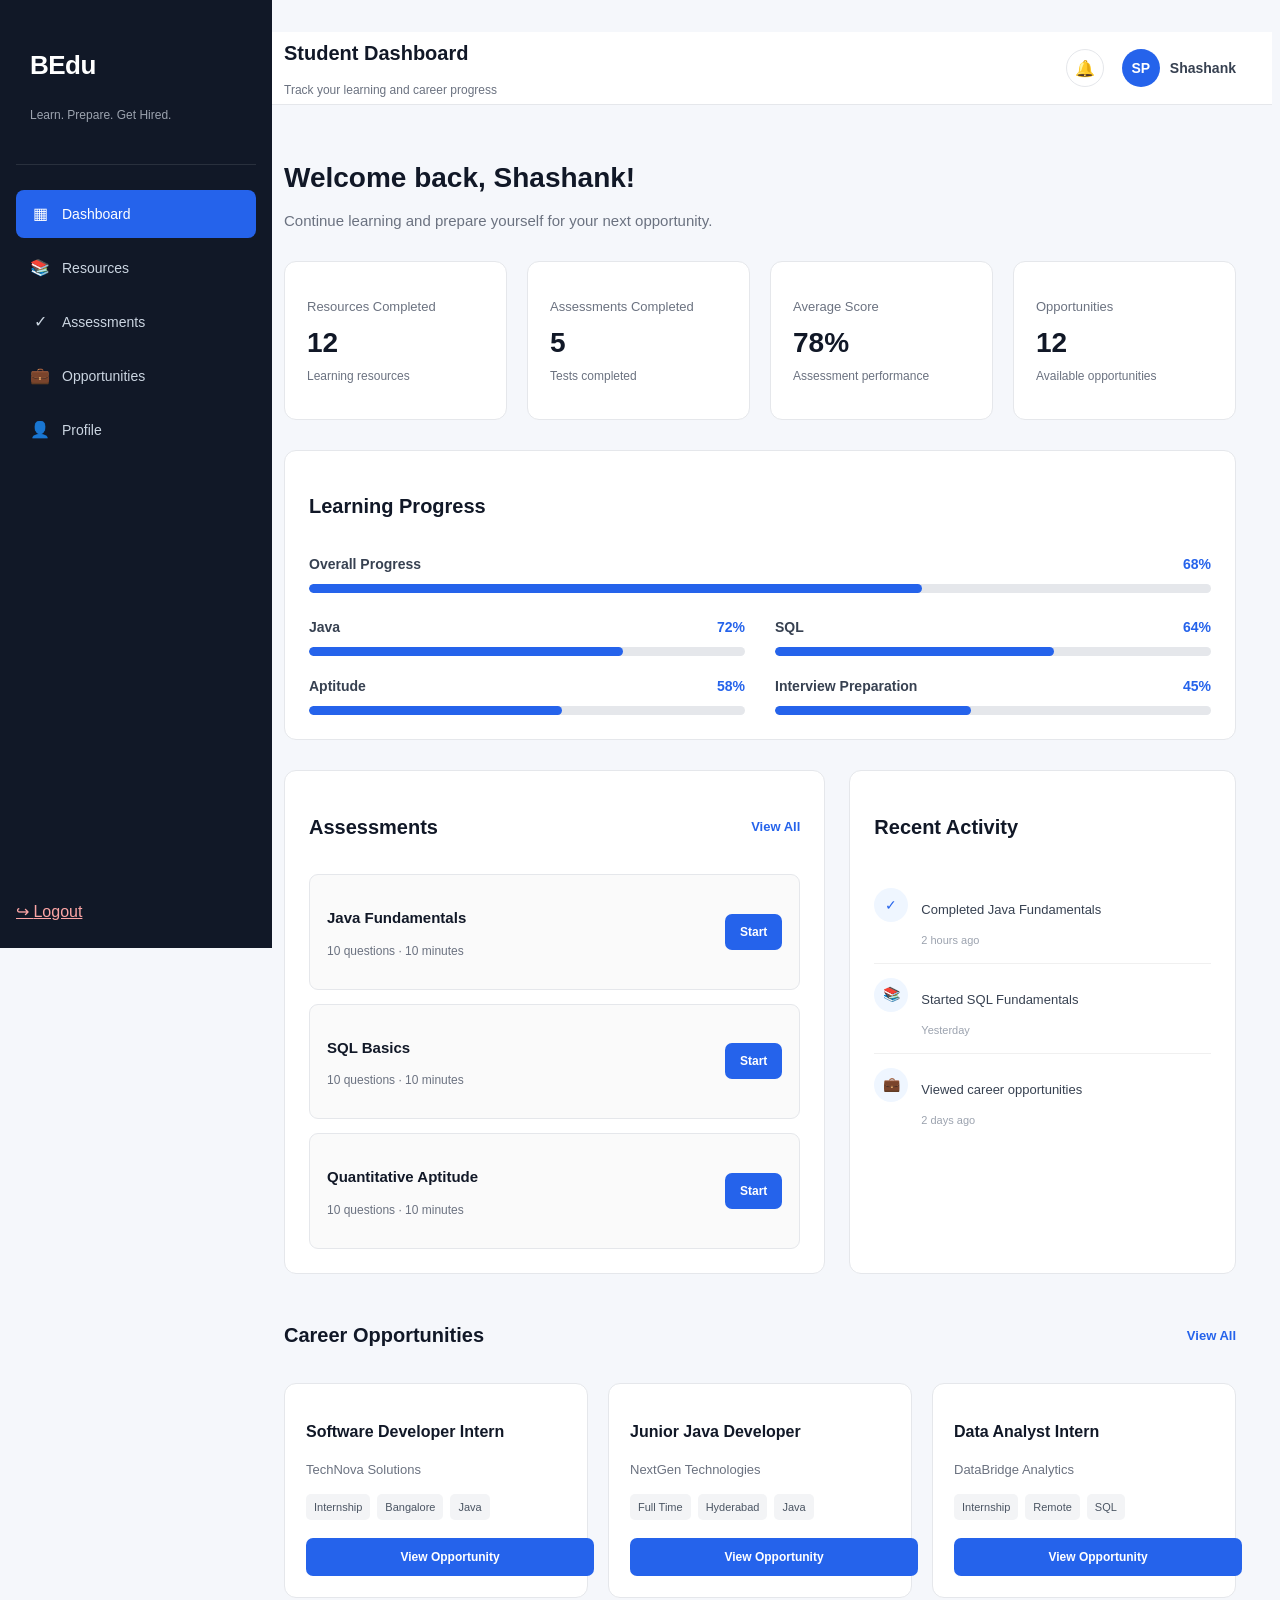
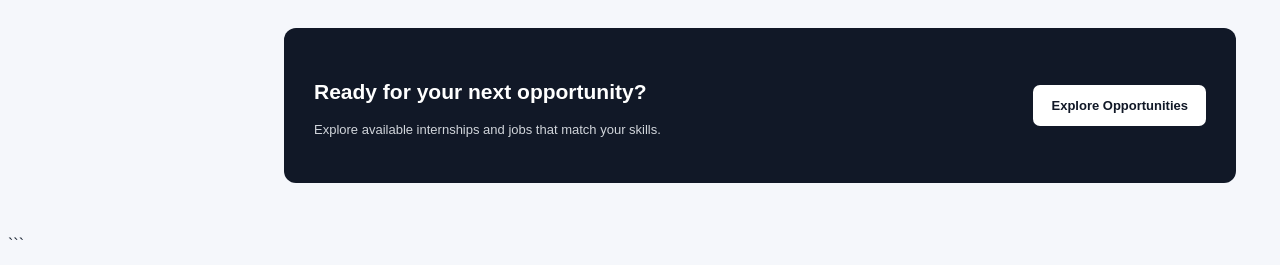
==== dashboard.html @ e179b277 "Add files via upload" ====
```html
<!DOCTYPE html>
<html lang="en">

<head>
    <meta charset="UTF-8">
    <meta name="viewport" content="width=device-width, initial-scale=1.0">

    <title>BEdu | Student Dashboard</title>

    <link rel="stylesheet" href="css/dashboard.css">
</head>

<body>

    <div class="dashboard-container">

        <!-- =========================
             SIDEBAR
        ========================== -->

        <aside class="sidebar">

            <div class="sidebar-logo">
                <h2>BEdu</h2>
                <p>Learn. Prepare. Get Hired.</p>
            </div>

            <nav class="sidebar-nav">

                <a href="dashboard.html" class="active">
                    <span class="icon">▦</span>
                    <span>Dashboard</span>
                </a>

                <a href="resources.html">
                    <span class="icon">📚</span>
                    <span>Resources</span>
                </a>

                <a href="assessments.html">
                    <span class="icon">✓</span>
                    <span>Assessments</span>
                </a>

                <a href="opportunities.html">
                    <span class="icon">💼</span>
                    <span>Opportunities</span>
                </a>

                <a href="profile.html">
                    <span class="icon">👤</span>
                    <span>Profile</span>
                </a>

            </nav>

            <div class="sidebar-bottom">

                <a href="index.html" class="logout-link">
                    <span class="icon">↪</span>
                    <span>Logout</span>
                </a>

            </div>

        </aside>


        <!-- =========================
             MAIN CONTENT
        ========================== -->

        <main class="main-content">


            <!-- TOP BAR -->

            <header class="topbar">

                <div class="topbar-left">

                    <h1>Student Dashboard</h1>

                    <p>
                        Track your learning and career progress
                    </p>

                </div>


                <div class="topbar-right">

                    <button
                        class="notification-btn"
                        type="button"
                        aria-label="Notifications">
                        🔔
                    </button>


                    <div class="profile-mini">

                        <div class="profile-avatar">
                            SP
                        </div>

                        <span>
                            Shashank
                        </span>

                    </div>

                </div>

            </header>


            <!-- =========================
                 DASHBOARD CONTENT
            ========================== -->

            <div class="dashboard-content">


                <!-- WELCOME -->

                <section class="welcome-section">

                    <h2>
                        Welcome back, Shashank!
                    </h2>

                    <p>
                        Continue learning and prepare yourself for your 
next opportunity.
                    </p>

                </section>


                <!-- =========================
                     STATISTICS
                ========================== -->

                <section class="stats-grid">


                    <div class="stat-card">

                        <h3>
                            Resources Completed
                        </h3>

                        <div class="stat-number">
                            12
                        </div>

                        <p>
                            Learning resources
                        </p>

                    </div>


                    <div class="stat-card">

                        <h3>
                            Assessments Completed
                        </h3>

                        <div class="stat-number">
                            5
                        </div>

                        <p>
                            Tests completed
                        </p>

                    </div>


                    <div class="stat-card">

                        <h3>
                            Average Score
                        </h3>

                        <div class="stat-number">
                            78%
                        </div>

                        <p>
                            Assessment performance
                        </p>

                    </div>


                    <div class="stat-card">

                        <h3>
                            Opportunities
                        </h3>

                        <div class="stat-number">
                            12
                        </div>

                        <p>
                            Available opportunities
                        </p>

                    </div>


                </section>


                <!-- =========================
                     LEARNING PROGRESS
                ========================== -->

                <section class="progress-section">


                    <div class="section-header">

                        <h2>
                            Learning Progress
                        </h2>

                    </div>


                    <!-- OVERALL -->

                    <div class="progress-overall">

                        <div class="progress-title">

                            <span>
                                Overall Progress
                            </span>

                            <span>
                                68%
                            </span>

                        </div>

                        <div class="progress-bar">

                            <div
                                class="progress-fill"
                                style="width: 68%;">
                            </div>

                        </div>

                    </div>


                    <!-- SUBJECT PROGRESS -->

                    <div class="progress-list">


                        <div class="progress-item">

                            <div class="progress-title">

                                <span>
                                    Java
                                </span>

                                <span>
                                    72%
                                </span>

                            </div>

                            <div class="progress-bar">

                                <div
                                    class="progress-fill"
                                    style="width: 72%;">
                                </div>

                            </div>

                        </div>


                        <div class="progress-item">

                            <div class="progress-title">

                                <span>
                                    SQL
                                </span>

                                <span>
                                    64%
                                </span>

                            </div>

                            <div class="progress-bar">

                                <div
                                    class="progress-fill"
                                    style="width: 64%;">
                                </div>

                            </div>

                        </div>


                        <div class="progress-item">

                            <div class="progress-title">

                                <span>
                                    Aptitude
                                </span>

                                <span>
                                    58%
                                </span>

                            </div>

                            <div class="progress-bar">

                                <div
                                    class="progress-fill"
                                    style="width: 58%;">
                                </div>

                            </div>

                        </div>


                        <div class="progress-item">

                            <div class="progress-title">

                                <span>
                                    Interview Preparation
                                </span>

                                <span>
                                    45%
                                </span>

                            </div>

                            <div class="progress-bar">

                                <div
                                    class="progress-fill"
                                    style="width: 45%;">
                                </div>

                            </div>

                        </div>


                    </div>

                </section>


                <!-- =========================
                     ASSESSMENTS + ACTIVITY
                ========================== -->

                <div class="dashboard-grid">


                    <!-- ASSESSMENTS -->

                    <section class="assessments-section">


                        <div class="section-header">

                            <h2>
                                Assessments
                            </h2>

                            <a href="assessments.html">
                                View All
                            </a>

                        </div>


                        <div class="assessment-list">


                            <div class="assessment-card">

                                <div class="assessment-info">

                                    <h3>
                                        Java Fundamentals
                                    </h3>

                                    <p>
                                        10 questions · 10 minutes
                                    </p>

                                </div>

                                <a
                                    href="assessment.html?test=java"
                                    class="assessment-btn">
                                    Start
                                </a>

                            </div>


                            <div class="assessment-card">

                                <div class="assessment-info">

                                    <h3>
                                        SQL Basics
                                    </h3>

                                    <p>
                                        10 questions · 10 minutes
                                    </p>

                                </div>

                                <a
                                    href="assessment.html?test=sql"
                                    class="assessment-btn">
                                    Start
                                </a>

                            </div>


                            <div class="assessment-card">

                                <div class="assessment-info">

                                    <h3>
                                        Quantitative Aptitude
                                    </h3>

                                    <p>
                                        10 questions · 10 minutes
                                    </p>

                                </div>

                                <a
                                    href="assessment.html?test=aptitude"
                                    class="assessment-btn">
                                    Start
                                </a>

                            </div>


                        </div>

                    </section>


                    <!-- RECENT ACTIVITY -->

                    <section class="activity-section">


                        <div class="section-header">

                            <h2>
                                Recent Activity
                            </h2>

                        </div>


                        <div class="activity-list">


                            <div class="activity-item">

                                <div class="activity-icon">
                                    ✓
                                </div>

                                <div class="activity-info">

                                    <p>
                                        Completed Java Fundamentals
                                    </p>

                                    <span>
                                        2 hours ago
                                    </span>

                                </div>

                            </div>


                            <div class="activity-item">

                                <div class="activity-icon">
                                    📚
                                </div>

                                <div class="activity-info">

                                    <p>
                                        Started SQL Fundamentals
                                    </p>

                                    <span>
                                        Yesterday
                                    </span>

                                </div>

                            </div>


                            <div class="activity-item">

                                <div class="activity-icon">
                                    💼
                                </div>

                                <div class="activity-info">

                                    <p>
                                        Viewed career opportunities
                                    </p>

                                    <span>
                                        2 days ago
                                    </span>

                                </div>

                            </div>


                        </div>

                    </section>


                </div>


                <!-- =========================
                     CAREER OPPORTUNITIES
                ========================== -->

                <section class="opportunities-section">


                    <div class="section-header">

                        <h2>
                            Career Opportunities
                        </h2>

                        <a href="opportunities.html">
                            View All
                        </a>

                    </div>


                    <div class="opportunity-grid">


                        <div class="opportunity-card">

                            <h3>
                                Software Developer Intern
                            </h3>

                            <p class="opportunity-company">
                                TechNova Solutions
                            </p>

                            <div class="opportunity-info">

                                <span class="opportunity-tag">
                                    Internship
                                </span>

                                <span class="opportunity-tag">
                                    Bangalore
                                </span>

                                <span class="opportunity-tag">
                                    Java
                                </span>

                            </div>

                            <a
                                href="opportunities.html"
                                class="opportunity-btn">
                                View Opportunity
                            </a>

                        </div>


                        <div class="opportunity-card">

                            <h3>
                                Junior Java Developer
                            </h3>

                            <p class="opportunity-company">
                                NextGen Technologies
                            </p>

                            <div class="opportunity-info">

                                <span class="opportunity-tag">
                                    Full Time
                                </span>

                                <span class="opportunity-tag">
                                    Hyderabad
                                </span>

                                <span class="opportunity-tag">
                                    Java
                                </span>

                            </div>

                            <a
                                href="opportunities.html"
                                class="opportunity-btn">
                                View Opportunity
                            </a>

                        </div>


                        <div class="opportunity-card">

                            <h3>
                                Data Analyst Intern
                            </h3>

                            <p class="opportunity-company">
                                DataBridge Analytics
                            </p>

                            <div class="opportunity-info">

                                <span class="opportunity-tag">
                                    Internship
                                </span>

                                <span class="opportunity-tag">
                                    Remote
                                </span>

                                <span class="opportunity-tag">
                                    SQL
                                </span>

                            </div>

                            <a
                                href="opportunities.html"
                                class="opportunity-btn">
                                View Opportunity
                            </a>

                        </div>


                    </div>

                </section>


                <!-- =========================
                     FINAL CTA
                ========================== -->

                <section class="dashboard-cta">


                    <div>

                        <h2>
                            Ready for your next opportunity?
                        </h2>

                        <p>
                            Explore available internships and jobs that 
match your skills.
                        </p>

                    </div>


                    <a href="opportunities.html">
                        Explore Opportunities
                    </a>


                </section>


            </div>

        </main>

    </div>


    <!-- Dashboard JavaScript -->

    <script src="js/dashboard.js"></script>

</body>

</html>
```
---- css/dashboard.css ----
```css
/* ================================
   BEdu Dashboard
   Clean Professional Layout
================================ */

* {
    margin: 0;
    padding: 0;
    box-sizing: border-box;
}

body {
    font-family: -apple-system, BlinkMacSystemFont, "Segoe UI", Arial, 
sans-serif;
    background: #f5f7fb;
    color: #1f2937;
    line-height: 1.5;
}

/* ================================
   Dashboard Layout
================================ */

.dashboard-container {
    min-height: 100vh;
}

/* ================================
   Sidebar
================================ */

.sidebar {
    position: fixed;
    left: 0;
    top: 0;
    width: 240px;
    height: 100vh;
    background: #111827;
    color: #ffffff;
    padding: 24px 16px;
    display: flex;
    flex-direction: column;
    z-index: 1000;
}

.sidebar-logo {
    padding: 0 14px 28px;
    border-bottom: 1px solid rgba(255, 255, 255, 0.1);
}

.sidebar-logo h2 {
    font-size: 26px;
    font-weight: 700;
    letter-spacing: -0.5px;
}

.sidebar-logo p {
    margin-top: 4px;
    font-size: 12px;
    color: #9ca3af;
}

/* ================================
   Sidebar Navigation
================================ */

.sidebar-nav {
    margin-top: 25px;
    display: flex;
    flex-direction: column;
    gap: 6px;
}

.sidebar-nav a {
    display: flex;
    align-items: center;
    gap: 12px;
    padding: 12px 14px;
    border-radius: 8px;
    color: #cbd5e1;
    text-decoration: none;
    font-size: 14px;
    font-weight: 500;
    transition: 0.2s ease;
}

.sidebar-nav a:hover {
    background: #1f2937;
    color: #ffffff;
}

.sidebar-nav a.active {
    background: #2563eb;
    color: #ffffff;
}

.sidebar-nav .icon {
    width: 20px;
    text-align: center;
    font-size: 16px;
}

/* Logout */

.sidebar-bottom {
    margin-top: auto;
}

.logout-link {
    color: #fca5a5 !important;
}

/* ================================
   Main Content
================================ */

.main-content {
    margin-left: 240px;
    min-height: 100vh;
}

/* ================================
   Top Bar
================================ */

.topbar {
    height: 72px;
    background: #ffffff;
    border-bottom: 1px solid #e5e7eb;
    display: flex;
    align-items: center;
    justify-content: space-between;
    padding: 0 36px;
}

.topbar-left h1 {
    font-size: 20px;
    font-weight: 600;
    color: #111827;
}

.topbar-left p {
    margin-top: 2px;
    font-size: 12px;
    color: #6b7280;
}

.topbar-right {
    display: flex;
    align-items: center;
    gap: 18px;
}

.notification-btn {
    width: 38px;
    height: 38px;
    border: 1px solid #e5e7eb;
    border-radius: 50%;
    background: #ffffff;
    cursor: pointer;
    font-size: 16px;
}

.profile-mini {
    display: flex;
    align-items: center;
    gap: 10px;
}

.profile-avatar {
    width: 38px;
    height: 38px;
    border-radius: 50%;
    background: #2563eb;
    color: #ffffff;
    display: flex;
    align-items: center;
    justify-content: center;
    font-size: 14px;
    font-weight: 600;
}

.profile-mini span {
    font-size: 14px;
    font-weight: 600;
    color: #374151;
}

/* ================================
   Page Content
================================ */

.dashboard-content {
    padding: 32px 36px 50px;
    max-width: 1500px;
}

/* ================================
   Welcome Section
================================ */

.welcome-section {
    margin-bottom: 28px;
}

.welcome-section h2 {
    font-size: 28px;
    line-height: 1.25;
    color: #111827;
    margin-bottom: 7px;
}

.welcome-section p {
    color: #6b7280;
    font-size: 15px;
}

/* ================================
   Statistics
================================ */

.stats-grid {
    display: grid;
    grid-template-columns: repeat(4, minmax(0, 1fr));
    gap: 20px;
    margin-bottom: 30px;
}

.stat-card {
    background: #ffffff;
    border: 1px solid #e5e7eb;
    border-radius: 12px;
    padding: 22px;
    min-width: 0;
}

.stat-card h3 {
    font-size: 13px;
    font-weight: 500;
    color: #6b7280;
    margin-bottom: 10px;
}

.stat-number {
    font-size: 28px;
    font-weight: 700;
    color: #111827;
    line-height: 1.2;
}

.stat-card p {
    margin-top: 7px;
    font-size: 12px;
    color: #6b7280;
}

/* ================================
   Section Header
================================ */

.section-header {
    display: flex;
    justify-content: space-between;
    align-items: center;
    margin-bottom: 16px;
}

.section-header h2 {
    font-size: 20px;
    color: #111827;
}

.section-header a {
    color: #2563eb;
    font-size: 13px;
    font-weight: 600;
    text-decoration: none;
}

.section-header a:hover {
    text-decoration: underline;
}

/* ================================
   Learning Progress
================================ */

.progress-section {
    background: #ffffff;
    border: 1px solid #e5e7eb;
    border-radius: 12px;
    padding: 24px;
    margin-bottom: 30px;
}

.progress-overall {
    margin-bottom: 24px;
}

.progress-title {
    display: flex;
    justify-content: space-between;
    align-items: center;
    margin-bottom: 9px;
}

.progress-title span:first-child {
    font-size: 14px;
    font-weight: 600;
    color: #374151;
}

.progress-title span:last-child {
    font-size: 14px;
    font-weight: 700;
    color: #2563eb;
}

.progress-bar {
    width: 100%;
    height: 9px;
    background: #e5e7eb;
    border-radius: 10px;
    overflow: hidden;
}

.progress-fill {
    height: 100%;
    background: #2563eb;
    border-radius: 10px;
}

.progress-list {
    display: grid;
    grid-template-columns: repeat(2, minmax(0, 1fr));
    gap: 20px 30px;
}

.progress-item {
    min-width: 0;
}

/* ================================
   Lower Dashboard Sections
================================ */

.dashboard-grid {
    display: grid;
    grid-template-columns: minmax(0, 1.4fr) minmax(300px, 1fr);
    gap: 24px;
    margin-bottom: 30px;
}

/* ================================
   Assessments
================================ */

.assessments-section,
.activity-section {
    background: #ffffff;
    border: 1px solid #e5e7eb;
    border-radius: 12px;
    padding: 24px;
}

.assessment-list {
    display: flex;
    flex-direction: column;
    gap: 14px;
}

.assessment-card {
    display: flex;
    align-items: center;
    justify-content: space-between;
    gap: 20px;
    padding: 17px;
    border: 1px solid #e5e7eb;
    border-radius: 9px;
    background: #fafafa;
}

.assessment-info {
    min-width: 0;
}

.assessment-info h3 {
    font-size: 15px;
    font-weight: 600;
    color: #111827;
    margin-bottom: 4px;
}

.assessment-info p {
    font-size: 12px;
    color: #6b7280;
}

.assessment-btn {
    flex-shrink: 0;
    padding: 9px 15px;
    background: #2563eb;
    color: #ffffff;
    border-radius: 7px;
    text-decoration: none;
    font-size: 12px;
    font-weight: 600;
}

.assessment-btn:hover {
    background: #1d4ed8;
}

/* ================================
   Activity
================================ */

.activity-list {
    display: flex;
    flex-direction: column;
}

.activity-item {
    display: flex;
    gap: 13px;
    padding: 14px 0;
    border-bottom: 1px solid #f0f0f0;
}

.activity-item:last-child {
    border-bottom: none;
}

.activity-icon {
    width: 34px;
    height: 34px;
    flex-shrink: 0;
    border-radius: 50%;
    background: #eff6ff;
    color: #2563eb;
    display: flex;
    align-items: center;
    justify-content: center;
    font-size: 14px;
}

.activity-info {
    min-width: 0;
}

.activity-info p {
    font-size: 13px;
    color: #374151;
    line-height: 1.4;
}

.activity-info span {
    display: block;
    margin-top: 3px;
    font-size: 11px;
    color: #9ca3af;
}

/* ================================
   Opportunities
================================ */

.opportunities-section {
    margin-bottom: 30px;
}

.opportunity-grid {
    display: grid;
    grid-template-columns: repeat(3, minmax(0, 1fr));
    gap: 20px;
}

.opportunity-card {
    background: #ffffff;
    border: 1px solid #e5e7eb;
    border-radius: 12px;
    padding: 21px;
    min-width: 0;
    display: flex;
    flex-direction: column;
}

.opportunity-card h3 {
    font-size: 16px;
    line-height: 1.35;
    color: #111827;
    margin-bottom: 5px;
}

.opportunity-company {
    font-size: 13px;
    color: #6b7280;
    margin-bottom: 14px;
}

.opportunity-info {
    display: flex;
    flex-wrap: wrap;
    gap: 7px;
    margin-bottom: 18px;
}

.opportunity-tag {
    display: inline-block;
    padding: 5px 8px;
    background: #f3f4f6;
    color: #4b5563;
    border-radius: 5px;
    font-size: 11px;
}

.opportunity-btn {
    margin-top: auto;
    width: 100%;
    padding: 10px 14px;
    border: none;
    border-radius: 7px;
    background: #2563eb;
    color: #ffffff;
    text-align: center;
    text-decoration: none;
    font-size: 12px;
    font-weight: 600;
    cursor: pointer;
}

.opportunity-btn:hover {
    background: #1d4ed8;
}

/* ================================
   CTA
================================ */

.dashboard-cta {
    background: #111827;
    color: #ffffff;
    border-radius: 12px;
    padding: 30px;
    display: flex;
    align-items: center;
    justify-content: space-between;
    gap: 25px;
}

.dashboard-cta h2 {
    font-size: 21px;
    margin-bottom: 6px;
}

.dashboard-cta p {
    font-size: 13px;
    color: #d1d5db;
}

.dashboard-cta a {
    flex-shrink: 0;
    background: #ffffff;
    color: #111827;
    padding: 11px 18px;
    border-radius: 7px;
    text-decoration: none;
    font-size: 13px;
    font-weight: 600;
}

.dashboard-cta a:hover {
    background: #f3f4f6;
}

/* ================================
   Responsive - Tablet
================================ */

@media (max-width: 1100px) {

    .sidebar {
        width: 210px;
    }

    .main-content {
        margin-left: 210px;
    }

    .dashboard-content {
        padding: 28px;
    }

    .stats-grid {
        grid-template-columns: repeat(2, minmax(0, 1fr));
    }

    .opportunity-grid {
        grid-template-columns: repeat(2, minmax(0, 1fr));
    }

    .dashboard-grid {
        grid-template-columns: 1fr;
    }
}

/* ================================
   Responsive - Mobile
================================ */

@media (max-width: 768px) {

    .sidebar {
        position: relative;
        width: 100%;
        height: auto;
        padding: 18px;
    }

    .sidebar-logo {
        padding-bottom: 18px;
    }

    .sidebar-nav {
        flex-direction: row;
        flex-wrap: wrap;
        margin-top: 15px;
    }

    .sidebar-nav a {
        padding: 9px 11px;
        font-size: 12px;
    }

    .sidebar-bottom {
        margin-top: 10px;
    }

    .main-content {
        margin-left: 0;
    }

    .topbar {
        height: auto;
        padding: 18px 20px;
        gap: 15px;
    }

    .topbar-left h1 {
        font-size: 17px;
    }

    .profile-mini span {
        display: none;
    }

    .dashboard-content {
        padding: 24px 18px 40px;
    }

    .welcome-section h2 {
        font-size: 23px;
    }

    .stats-grid {
        grid-template-columns: 1fr 1fr;
        gap: 12px;
    }

    .stat-card {
        padding: 17px;
    }

    .stat-number {
        font-size: 23px;
    }

    .progress-list {
        grid-template-columns: 1fr;
    }

    .opportunity-grid {
        grid-template-columns: 1fr;
    }

    .assessment-card {
        flex-direction: column;
        align-items: flex-start;
    }

    .assessment-btn {
        width: 100%;
        text-align: center;
    }

    .dashboard-cta {
        flex-direction: column;
        align-items: flex-start;
    }

    .dashboard-cta a {
        width: 100%;
        text-align: center;
    }
}

/* ================================
   Small Mobile
================================ */

@media (max-width: 480px) {

    .stats-grid {
        grid-template-columns: 1fr;
    }

    .topbar-right {
        gap: 8px;
    }

    .dashboard-content {
        padding: 20px 14px 35px;
    }

    .progress-section,
    .assessments-section,
    .activity-section {
        padding: 18px;
    }

    .section-header h2 {
        font-size: 18px;
    }
}
```
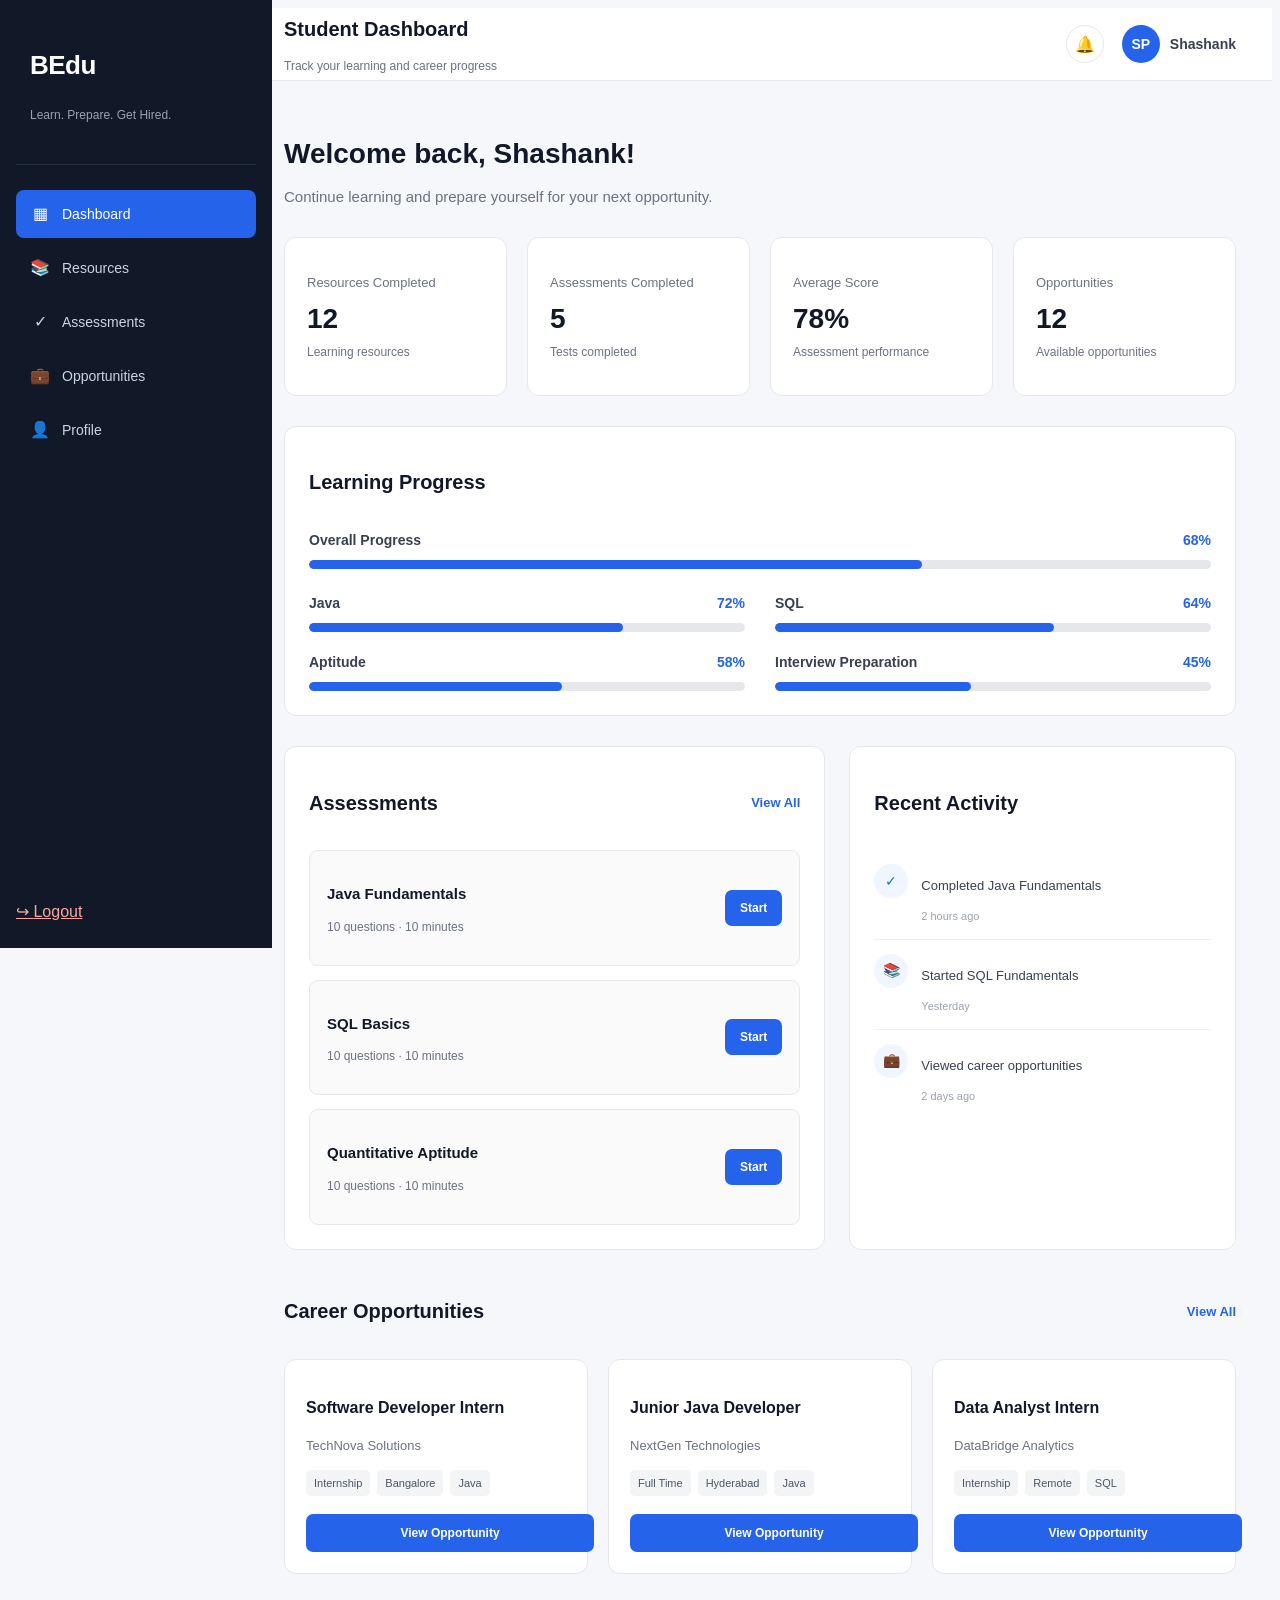
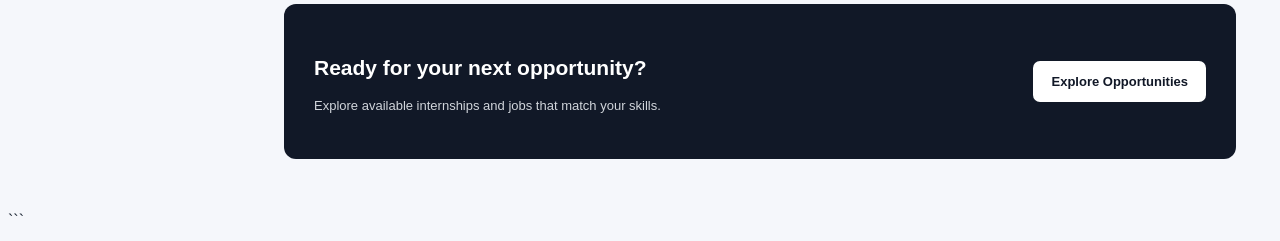
==== commit f2236735: "Update dashboard.html" ====
--- a/dashboard.html
+++ b/dashboard.html
@@ -1,4 +1,4 @@
-```html
+
 <!DOCTYPE html>
 <html lang="en">
 
